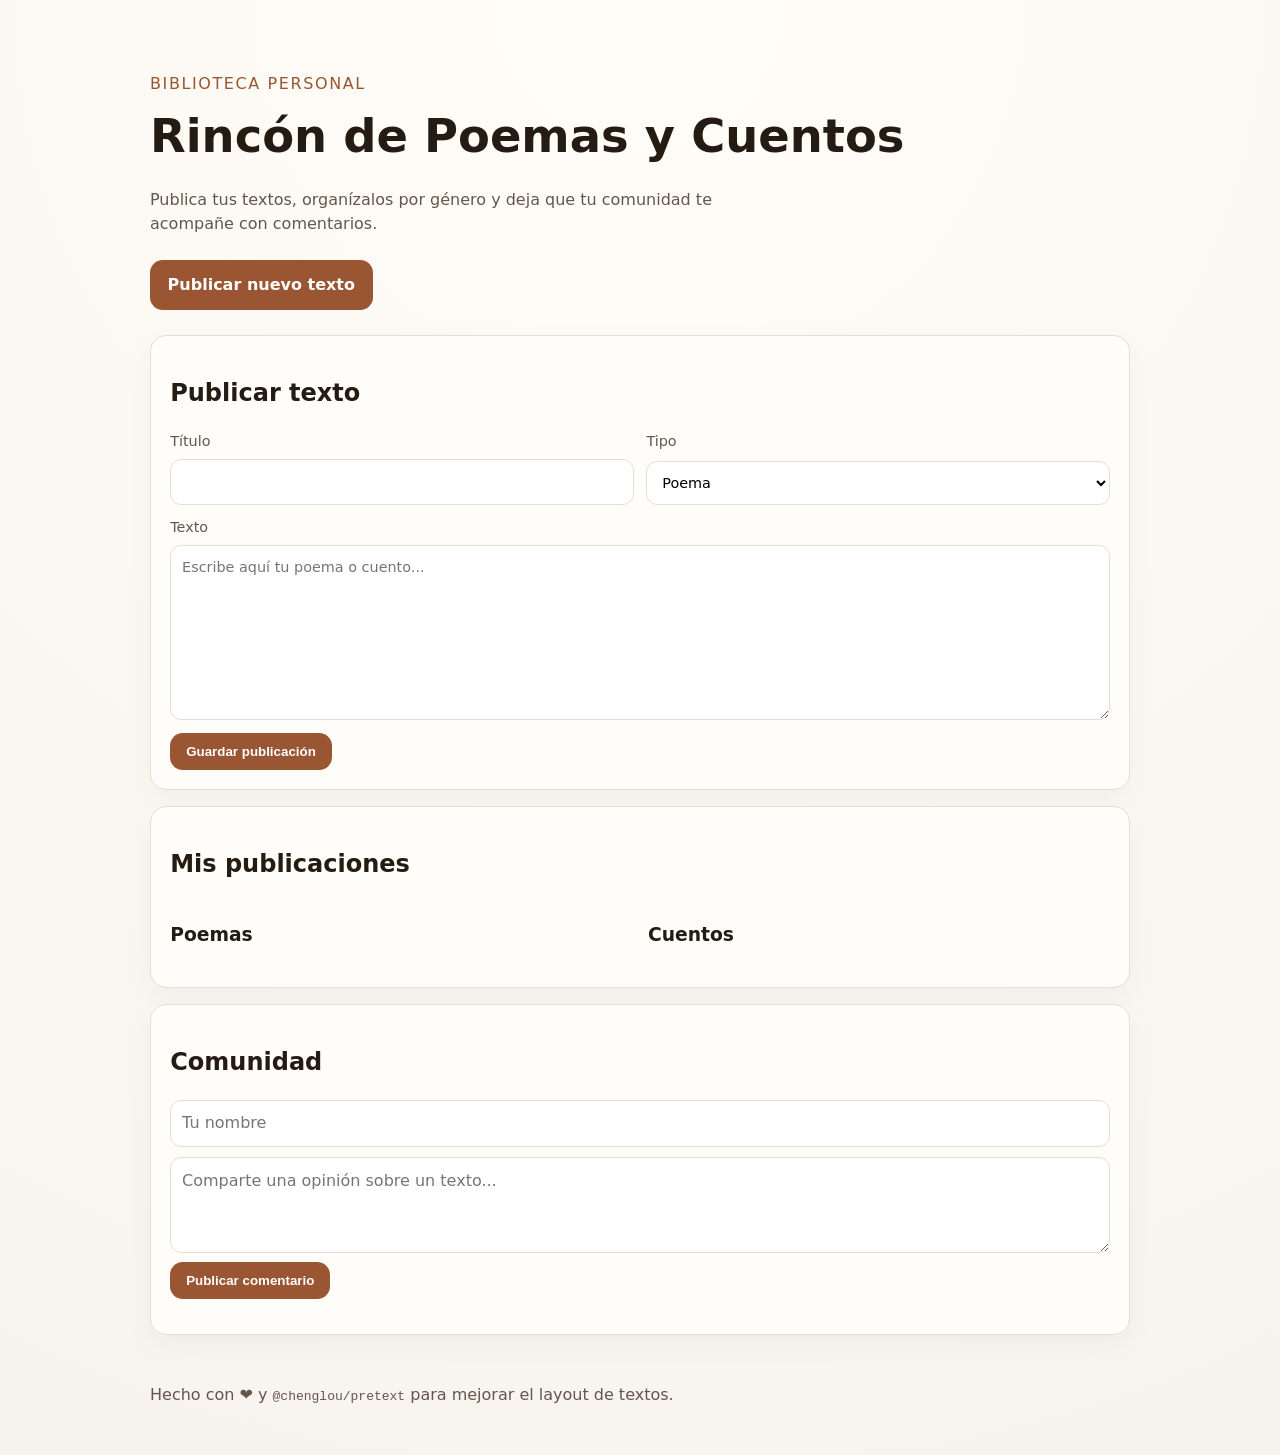
==== index.html @ 818547a2 "Crear sitio de poemas y cuentos con comunidad usando Pretext" ====
<!doctype html>
<html lang="es">
  <head>
    <meta charset="UTF-8" />
    <meta name="viewport" content="width=device-width, initial-scale=1.0" />
    <title>Rincón de Poemas y Cuentos</title>
    <link rel="stylesheet" href="styles.css" />
  </head>
  <body>
    <header class="hero">
      <p class="eyebrow">Biblioteca personal</p>
      <h1>Rincón de Poemas y Cuentos</h1>
      <p class="subtitle">
        Publica tus textos, organízalos por género y deja que tu comunidad te
        acompañe con comentarios.
      </p>
      <a href="#publicar" class="cta">Publicar nuevo texto</a>
    </header>

    <main>
      <section id="publicar" class="panel">
        <h2>Publicar texto</h2>
        <form id="post-form" class="grid-form">
          <label>
            Título
            <input id="titulo" name="titulo" required maxlength="80" />
          </label>
          <label>
            Tipo
            <select id="tipo" name="tipo">
              <option value="poema">Poema</option>
              <option value="cuento">Cuento</option>
            </select>
          </label>
          <label class="full">
            Texto
            <textarea
              id="contenido"
              name="contenido"
              rows="7"
              required
              placeholder="Escribe aquí tu poema o cuento..."
            ></textarea>
          </label>
          <button type="submit">Guardar publicación</button>
        </form>
      </section>

      <section class="panel">
        <h2>Mis publicaciones</h2>
        <div class="columns">
          <article>
            <h3>Poemas</h3>
            <div id="poemas" class="list"></div>
          </article>
          <article>
            <h3>Cuentos</h3>
            <div id="cuentos" class="list"></div>
          </article>
        </div>
      </section>

      <section class="panel">
        <h2>Comunidad</h2>
        <form id="comment-form" class="community-form">
          <input
            id="nombre"
            name="nombre"
            required
            maxlength="40"
            placeholder="Tu nombre"
          />
          <textarea
            id="mensaje"
            name="mensaje"
            rows="3"
            required
            placeholder="Comparte una opinión sobre un texto..."
          ></textarea>
          <button type="submit">Publicar comentario</button>
        </form>
        <ul id="comentarios" class="comments"></ul>
      </section>
    </main>

    <footer>
      <p>Hecho con ❤️ y <code>@chenglou/pretext</code> para mejorar el layout de textos.</p>
    </footer>

    <script type="module" src="app.js"></script>
  </body>
</html>
---- styles.css ----
:root {
  color-scheme: light;
  --bg: #f7f3ee;
  --paper: #fffdf9;
  --ink: #241b13;
  --accent: #9a5533;
  --muted: #65564c;
  --line: #e8ddd2;
}

* {
  box-sizing: border-box;
}

body {
  margin: 0;
  font-family: "Inter", system-ui, -apple-system, sans-serif;
  color: var(--ink);
  background: radial-gradient(circle at top, #fffdf7, var(--bg));
  line-height: 1.5;
}

.hero,
main,
footer {
  width: min(980px, 92vw);
  margin-inline: auto;
}

.hero {
  padding: 3.5rem 0 1.6rem;
}

.eyebrow {
  text-transform: uppercase;
  letter-spacing: 0.1rem;
  color: var(--accent);
  margin-bottom: 0.4rem;
}

h1 {
  margin: 0;
  font-size: clamp(1.9rem, 4vw, 2.9rem);
}

.subtitle {
  color: var(--muted);
  max-width: 62ch;
}

.cta,
button {
  background: var(--accent);
  color: #fff;
  border: none;
  border-radius: 0.8rem;
  cursor: pointer;
  text-decoration: none;
  font-weight: 600;
}

.cta {
  display: inline-block;
  margin-top: 0.5rem;
  padding: 0.8rem 1.1rem;
}

main {
  display: grid;
  gap: 1rem;
  padding-bottom: 2rem;
}

.panel {
  background: var(--paper);
  border: 1px solid var(--line);
  border-radius: 1rem;
  padding: 1.2rem;
  box-shadow: 0 10px 30px rgb(0 0 0 / 0.04);
}

.grid-form {
  display: grid;
  grid-template-columns: repeat(2, minmax(0, 1fr));
  gap: 0.8rem;
}

label {
  display: grid;
  font-size: 0.9rem;
  gap: 0.4rem;
  color: var(--muted);
}

input,
select,
textarea {
  border: 1px solid var(--line);
  border-radius: 0.7rem;
  font: inherit;
  padding: 0.68rem;
  background: #fff;
}

.full {
  grid-column: 1 / -1;
}

button {
  width: fit-content;
  padding: 0.68rem 1rem;
}

.columns {
  display: grid;
  grid-template-columns: repeat(2, minmax(0, 1fr));
  gap: 1rem;
}

.list {
  display: grid;
  gap: 0.8rem;
}

.card {
  border: 1px solid var(--line);
  border-radius: 0.85rem;
  padding: 0.9rem;
  background: #fff;
}

.card h4 {
  margin: 0;
}

.meta {
  color: var(--muted);
  font-size: 0.85rem;
  margin-bottom: 0.45rem;
}

.card p {
  white-space: pre-wrap;
  margin: 0;
}

.community-form {
  display: grid;
  gap: 0.6rem;
}

.comments {
  list-style: none;
  padding: 0;
  margin: 1rem 0 0;
  display: grid;
  gap: 0.7rem;
}

.comments li {
  border-left: 4px solid var(--accent);
  background: #fff;
  border-radius: 0.7rem;
  padding: 0.75rem 0.8rem;
}

.comments span {
  color: var(--muted);
  font-size: 0.86rem;
}

footer {
  color: var(--muted);
  padding: 0 0 2rem;
}

@media (max-width: 780px) {
  .grid-form,
  .columns {
    grid-template-columns: 1fr;
  }
}
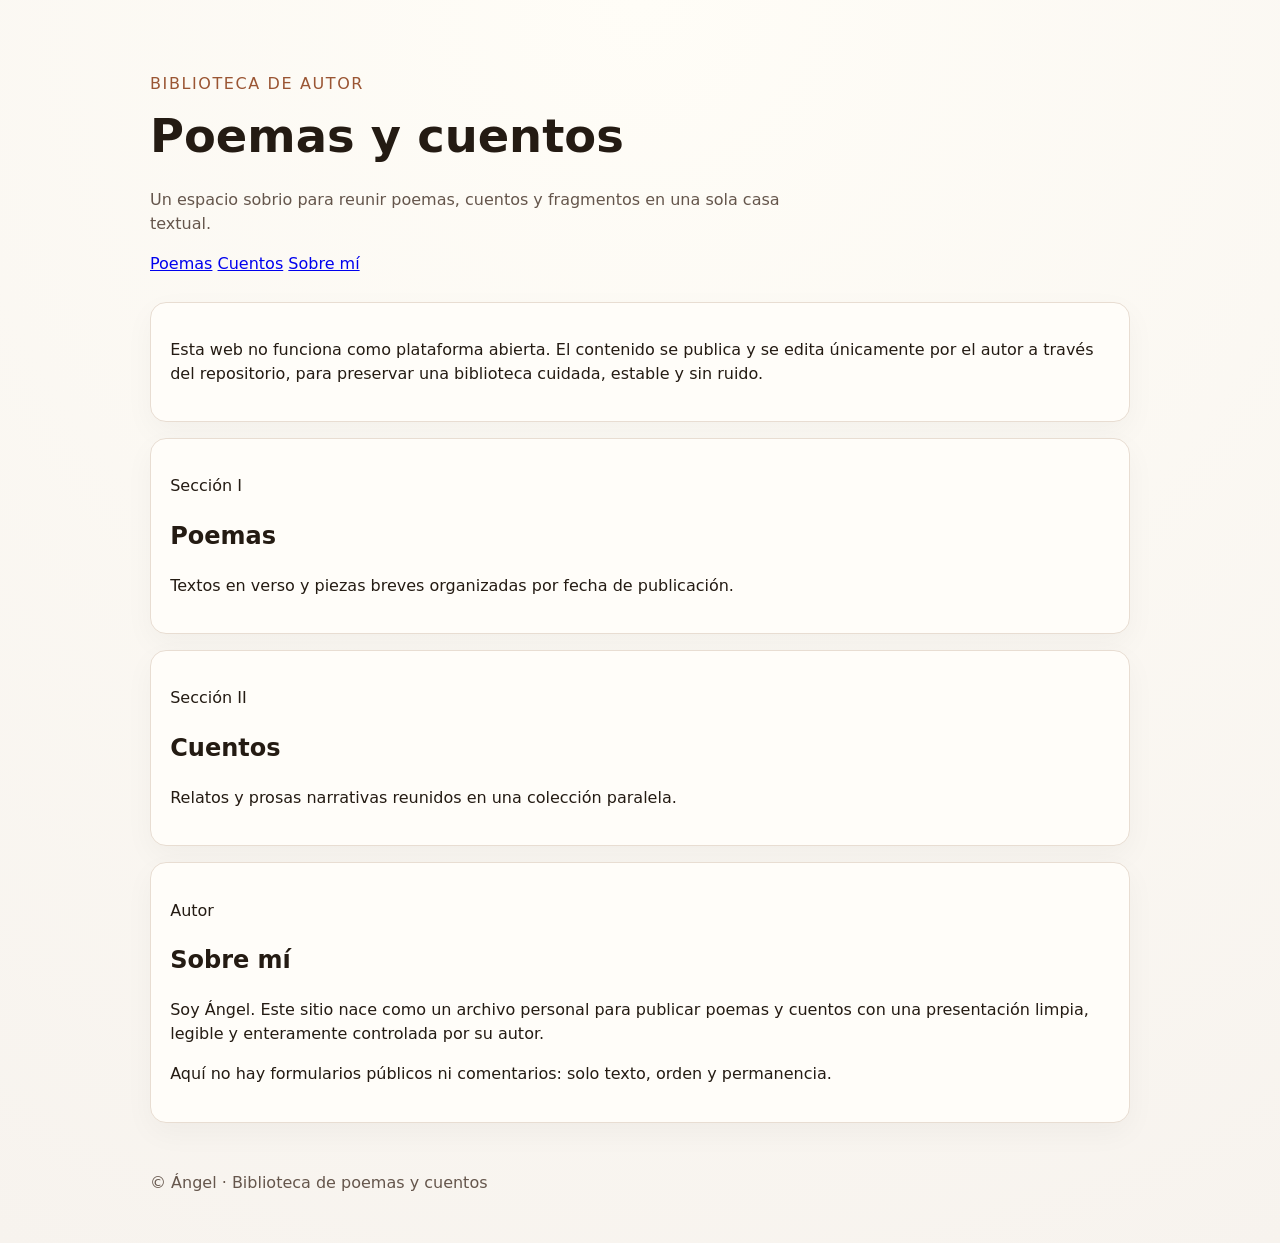
==== commit 579dd6fc: "Crear sitio estático de autor para poemas y cuentos" ====
--- a/index.html
+++ b/index.html
@@ -3,88 +3,81 @@
   <head>
     <meta charset="UTF-8" />
     <meta name="viewport" content="width=device-width, initial-scale=1.0" />
-    <title>Rincón de Poemas y Cuentos</title>
+    <meta
+      name="description"
+      content="Biblioteca de autor con poemas y cuentos de Ángel."
+    />
+    <title>Ángel · Poemas y cuentos</title>
     <link rel="stylesheet" href="styles.css" />
   </head>
   <body>
     <header class="hero">
-      <p class="eyebrow">Biblioteca personal</p>
-      <h1>Rincón de Poemas y Cuentos</h1>
+      <p class="eyebrow">Biblioteca de autor</p>
+      <h1>Poemas y cuentos</h1>
       <p class="subtitle">
-        Publica tus textos, organízalos por género y deja que tu comunidad te
-        acompañe con comentarios.
+        Un espacio sobrio para reunir poemas, cuentos y fragmentos en una sola
+        casa textual.
       </p>
-      <a href="#publicar" class="cta">Publicar nuevo texto</a>
+      <nav class="hero-nav" aria-label="Secciones principales">
+        <a href="#poemas">Poemas</a>
+        <a href="#cuentos">Cuentos</a>
+        <a href="#autor">Sobre mí</a>
+      </nav>
     </header>
 
     <main>
-      <section id="publicar" class="panel">
-        <h2>Publicar texto</h2>
-        <form id="post-form" class="grid-form">
-          <label>
-            Título
-            <input id="titulo" name="titulo" required maxlength="80" />
-          </label>
-          <label>
-            Tipo
-            <select id="tipo" name="tipo">
-              <option value="poema">Poema</option>
-              <option value="cuento">Cuento</option>
-            </select>
-          </label>
-          <label class="full">
-            Texto
-            <textarea
-              id="contenido"
-              name="contenido"
-              rows="7"
-              required
-              placeholder="Escribe aquí tu poema o cuento..."
-            ></textarea>
-          </label>
-          <button type="submit">Guardar publicación</button>
-        </form>
+      <section class="panel intro-panel">
+        <p>
+          Esta web no funciona como plataforma abierta. El contenido se publica y
+          se edita únicamente por el autor a través del repositorio, para
+          preservar una biblioteca cuidada, estable y sin ruido.
+        </p>
       </section>
 
-      <section class="panel">
-        <h2>Mis publicaciones</h2>
-        <div class="columns">
-          <article>
-            <h3>Poemas</h3>
-            <div id="poemas" class="list"></div>
-          </article>
-          <article>
-            <h3>Cuentos</h3>
-            <div id="cuentos" class="list"></div>
-          </article>
+      <section id="poemas" class="panel section-panel">
+        <div class="section-heading">
+          <p class="section-kicker">Sección I</p>
+          <h2>Poemas</h2>
+          <p class="section-copy">
+            Textos en verso y piezas breves organizadas por fecha de publicación.
+          </p>
         </div>
+        <div id="poems-list" class="list" aria-live="polite"></div>
       </section>
 
-      <section class="panel">
-        <h2>Comunidad</h2>
-        <form id="comment-form" class="community-form">
-          <input
-            id="nombre"
-            name="nombre"
-            required
-            maxlength="40"
-            placeholder="Tu nombre"
-          />
-          <textarea
-            id="mensaje"
-            name="mensaje"
-            rows="3"
-            required
-            placeholder="Comparte una opinión sobre un texto..."
-          ></textarea>
-          <button type="submit">Publicar comentario</button>
-        </form>
-        <ul id="comentarios" class="comments"></ul>
+      <section id="cuentos" class="panel section-panel">
+        <div class="section-heading">
+          <p class="section-kicker">Sección II</p>
+          <h2>Cuentos</h2>
+          <p class="section-copy">
+            Relatos y prosas narrativas reunidos en una colección paralela.
+          </p>
+        </div>
+        <div id="stories-list" class="list" aria-live="polite"></div>
+      </section>
+
+      <section id="autor" class="panel about-panel">
+        <div class="section-heading">
+          <p class="section-kicker">Autor</p>
+          <h2>Sobre mí</h2>
+        </div>
+        <p>
+          Soy Ángel. Este sitio nace como un archivo personal para publicar
+          poemas y cuentos con una presentación limpia, legible y enteramente
+          controlada por su autor.
+        </p>
+        <p>
+          Aquí no hay formularios públicos ni comentarios: solo texto, orden y
+          permanencia.
+        </p>
       </section>
     </main>
 
-    <footer>
-      <p>Hecho con ❤️ y <code>@chenglou/pretext</code> para mejorar el layout de textos.</p>
+    <footer class="site-footer">
+      <p>
+        © <span id="current-year"></span> Ángel · Biblioteca de poemas y
+        cuentos
+      </p>
     </footer>
 
     <script type="module" src="app.js"></script>
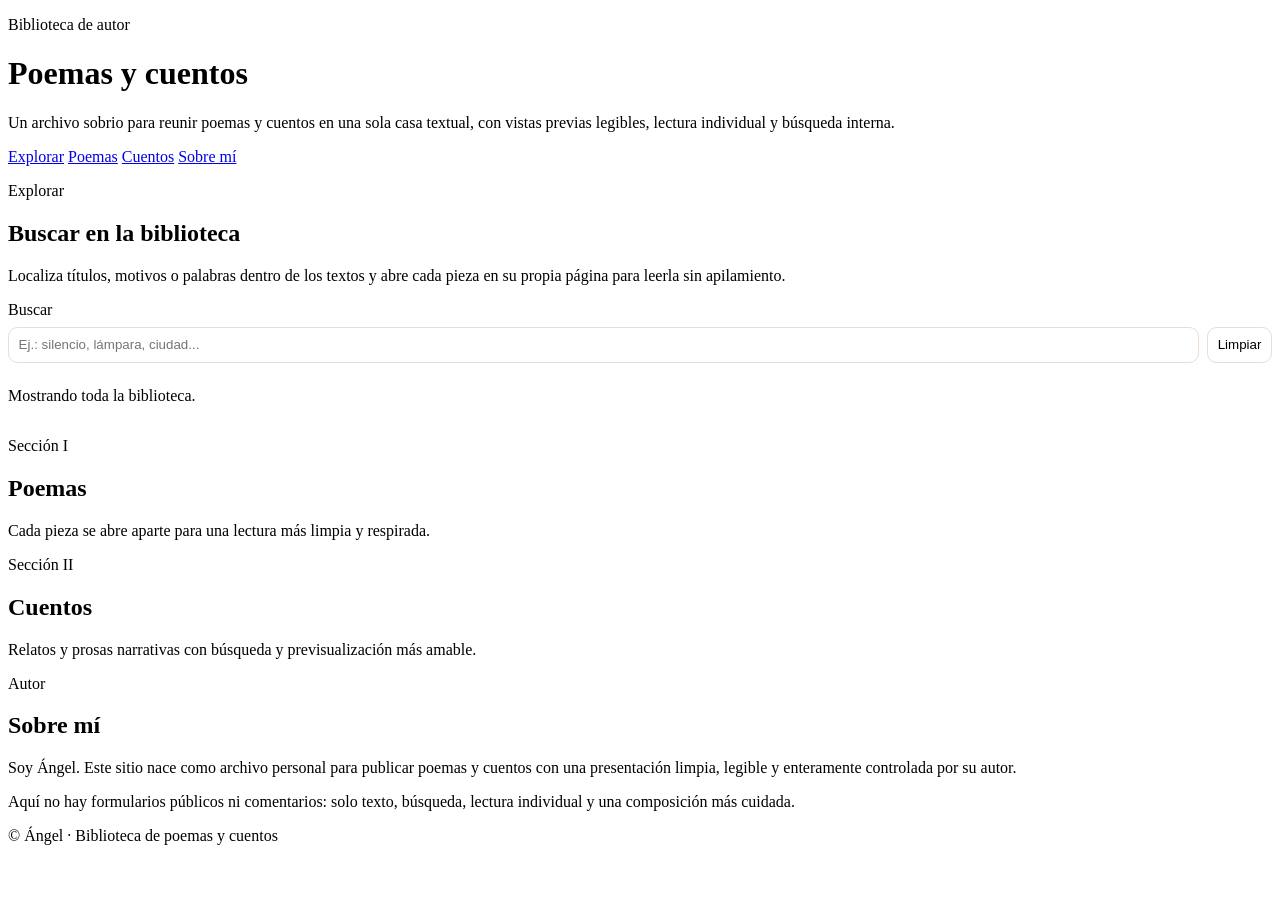
==== commit 0b7cb577: "Añadir buscador, lectura individual y uso real de Pretext en previews y layout" ====
--- a/index.html
+++ b/index.html
@@ -7,7 +7,7 @@
       name="description"
       content="Biblioteca de autor con poemas y cuentos de Ángel."
     />
-    <title>Ángel · Poemas y cuentos</title>
+    <title>Ángel · Poiesis de la ausencia</title>
     <link rel="stylesheet" href="styles.css" />
   </head>
   <body>
@@ -15,10 +15,11 @@
       <p class="eyebrow">Biblioteca de autor</p>
       <h1>Poemas y cuentos</h1>
       <p class="subtitle">
-        Un espacio sobrio para reunir poemas, cuentos y fragmentos en una sola
-        casa textual.
+        Un archivo sobrio para reunir poemas y cuentos en una sola casa textual,
+        con vistas previas legibles, lectura individual y búsqueda interna.
       </p>
       <nav class="hero-nav" aria-label="Secciones principales">
+        <a href="#explorar">Explorar</a>
         <a href="#poemas">Poemas</a>
         <a href="#cuentos">Cuentos</a>
         <a href="#autor">Sobre mí</a>
@@ -26,32 +27,59 @@
     </header>
 
     <main>
-      <section class="panel intro-panel">
-        <p>
-          Esta web no funciona como plataforma abierta. El contenido se publica y
-          se edita únicamente por el autor a través del repositorio, para
-          preservar una biblioteca cuidada, estable y sin ruido.
-        </p>
+      <section id="explorar" class="panel explorer-panel">
+        <div class="section-heading">
+          <p class="section-kicker">Explorar</p>
+          <h2>Buscar en la biblioteca</h2>
+          <p class="section-copy">
+            Localiza títulos, motivos o palabras dentro de los textos y abre cada
+            pieza en su propia página para leerla sin apilamiento.
+          </p>
+        </div>
+        <div class="search-shell">
+          <label class="search-label" for="search-input">Buscar</label>
+          <div class="search-row">
+            <input
+              id="search-input"
+              class="search-input"
+              type="search"
+              placeholder="Ej.: silencio, lámpara, ciudad..."
+              autocomplete="off"
+            />
+            <button id="clear-search" class="ghost-button" type="button">
+              Limpiar
+            </button>
+          </div>
+          <p id="search-status" class="search-status">
+            Mostrando toda la biblioteca.
+          </p>
+        </div>
       </section>
 
       <section id="poemas" class="panel section-panel">
-        <div class="section-heading">
-          <p class="section-kicker">Sección I</p>
-          <h2>Poemas</h2>
-          <p class="section-copy">
-            Textos en verso y piezas breves organizadas por fecha de publicación.
-          </p>
+        <div class="section-heading split-heading">
+          <div>
+            <p class="section-kicker">Sección I</p>
+            <h2>Poemas</h2>
+            <p class="section-copy">
+              Cada pieza se abre aparte para una lectura más limpia y respirada.
+            </p>
+          </div>
+          <p id="poems-count" class="section-count"></p>
         </div>
         <div id="poems-list" class="list" aria-live="polite"></div>
       </section>
 
       <section id="cuentos" class="panel section-panel">
-        <div class="section-heading">
-          <p class="section-kicker">Sección II</p>
-          <h2>Cuentos</h2>
-          <p class="section-copy">
-            Relatos y prosas narrativas reunidos en una colección paralela.
-          </p>
+        <div class="section-heading split-heading">
+          <div>
+            <p class="section-kicker">Sección II</p>
+            <h2>Cuentos</h2>
+            <p class="section-copy">
+              Relatos y prosas narrativas con búsqueda y previsualización más amable.
+            </p>
+          </div>
+          <p id="stories-count" class="section-count"></p>
         </div>
         <div id="stories-list" class="list" aria-live="polite"></div>
       </section>
@@ -62,21 +90,20 @@
           <h2>Sobre mí</h2>
         </div>
         <p>
-          Soy Ángel. Este sitio nace como un archivo personal para publicar
-          poemas y cuentos con una presentación limpia, legible y enteramente
-          controlada por su autor.
+          Soy Ángel. Este sitio nace como archivo personal para publicar poemas y
+          cuentos con una presentación limpia, legible y enteramente controlada
+          por su autor.
         </p>
         <p>
-          Aquí no hay formularios públicos ni comentarios: solo texto, orden y
-          permanencia.
+          Aquí no hay formularios públicos ni comentarios: solo texto, búsqueda,
+          lectura individual y una composición más cuidada.
         </p>
       </section>
     </main>
 
     <footer class="site-footer">
       <p>
-        © <span id="current-year"></span> Ángel · Biblioteca de poemas y
-        cuentos
+        © <span id="current-year"></span> Ángel · Biblioteca de poemas y cuentos
       </p>
     </footer>
 
--- a/styles.css
+++ b/styles.css
@@ -1,182 +1,69 @@
 :root {
   color-scheme: light;
-  --bg: #f7f3ee;
-  --paper: #fffdf9;
-  --ink: #241b13;
-  --accent: #9a5533;
-  --muted: #65564c;
-  --line: #e8ddd2;
+  --bg: #f6f1ea;
+  --paper: #fffdfa;
+  --ink: #201811;
+  --muted: #6a5b4e;
+  --accent: #8e5235;
+  --line: #e8ddd0;
+  --shadow: 0 18px 45px rgb(32 24 17 / 0.06);
+  --content-width: min(1120px, calc(100vw - 2rem));
 }
 
-* {
-  box-sizing: border-box;
+.search-shell {
+  display: grid;
+  gap: 0.5rem;
 }
 
-body {
-  margin: 0;
-  font-family: "Inter", system-ui, -apple-system, sans-serif;
-  color: var(--ink);
-  background: radial-gradient(circle at top, #fffdf7, var(--bg));
-  line-height: 1.5;
+.search-row {
+  display: flex;
+  gap: 0.5rem;
 }
 
-.hero,
-main,
-footer {
-  width: min(980px, 92vw);
-  margin-inline: auto;
+.search-input {
+  flex: 1;
+  padding: 0.6rem;
+  border-radius: 0.6rem;
+  border: 1px solid var(--line);
 }
 
-.hero {
-  padding: 3.5rem 0 1.6rem;
+.ghost-button {
+  border: 1px solid var(--line);
+  background: transparent;
+  border-radius: 0.6rem;
+  padding: 0.6rem;
+  cursor: pointer;
 }
 
-.eyebrow {
-  text-transform: uppercase;
-  letter-spacing: 0.1rem;
-  color: var(--accent);
-  margin-bottom: 0.4rem;
+.section-count {
+  color: var(--muted);
+  font-size: 0.9rem;
 }
 
-h1 {
-  margin: 0;
-  font-size: clamp(1.9rem, 4vw, 2.9rem);
+.read-more {
+  display: inline-block;
+  margin-top: 0.8rem;
+  color: var(--accent);
+  text-decoration: none;
+  font-size: 0.9rem;
 }
 
-.subtitle {
-  color: var(--muted);
-  max-width: 62ch;
+.detail-main {
+  width: min(800px, 92vw);
+  margin: 2rem auto;
 }
 
-.cta,
-button {
-  background: var(--accent);
-  color: #fff;
-  border: none;
-  border-radius: 0.8rem;
-  cursor: pointer;
-  text-decoration: none;
-  font-weight: 600;
+.detail-article {
+  margin-top: 1rem;
 }
 
-.cta {
-  display: inline-block;
-  margin-top: 0.5rem;
-  padding: 0.8rem 1.1rem;
+.detail-text p {
+  margin-top: 1rem;
 }
 
-main {
-  display: grid;
-  gap: 1rem;
-  padding-bottom: 2rem;
+.back-link {
+  text-decoration: none;
+  color: var(--accent);
 }
 
-.panel {
-  background: var(--paper);
-  border: 1px solid var(--line);
-  border-radius: 1rem;
-  padding: 1.2rem;
-  box-shadow: 0 10px 30px rgb(0 0 0 / 0.04);
-}
-
-.grid-form {
-  display: grid;
-  grid-template-columns: repeat(2, minmax(0, 1fr));
-  gap: 0.8rem;
-}
-
-label {
-  display: grid;
-  font-size: 0.9rem;
-  gap: 0.4rem;
-  color: var(--muted);
-}
-
-input,
-select,
-textarea {
-  border: 1px solid var(--line);
-  border-radius: 0.7rem;
-  font: inherit;
-  padding: 0.68rem;
-  background: #fff;
-}
-
-.full {
-  grid-column: 1 / -1;
-}
-
-button {
-  width: fit-content;
-  padding: 0.68rem 1rem;
-}
-
-.columns {
-  display: grid;
-  grid-template-columns: repeat(2, minmax(0, 1fr));
-  gap: 1rem;
-}
-
-.list {
-  display: grid;
-  gap: 0.8rem;
-}
-
-.card {
-  border: 1px solid var(--line);
-  border-radius: 0.85rem;
-  padding: 0.9rem;
-  background: #fff;
-}
-
-.card h4 {
-  margin: 0;
-}
-
-.meta {
-  color: var(--muted);
-  font-size: 0.85rem;
-  margin-bottom: 0.45rem;
-}
-
-.card p {
-  white-space: pre-wrap;
-  margin: 0;
-}
-
-.community-form {
-  display: grid;
-  gap: 0.6rem;
-}
-
-.comments {
-  list-style: none;
-  padding: 0;
-  margin: 1rem 0 0;
-  display: grid;
-  gap: 0.7rem;
-}
-
-.comments li {
-  border-left: 4px solid var(--accent);
-  background: #fff;
-  border-radius: 0.7rem;
-  padding: 0.75rem 0.8rem;
-}
-
-.comments span {
-  color: var(--muted);
-  font-size: 0.86rem;
-}
-
-footer {
-  color: var(--muted);
-  padding: 0 0 2rem;
-}
-
-@media (max-width: 780px) {
-  .grid-form,
-  .columns {
-    grid-template-columns: 1fr;
-  }
-}
+/* mantiene todo lo anterior */
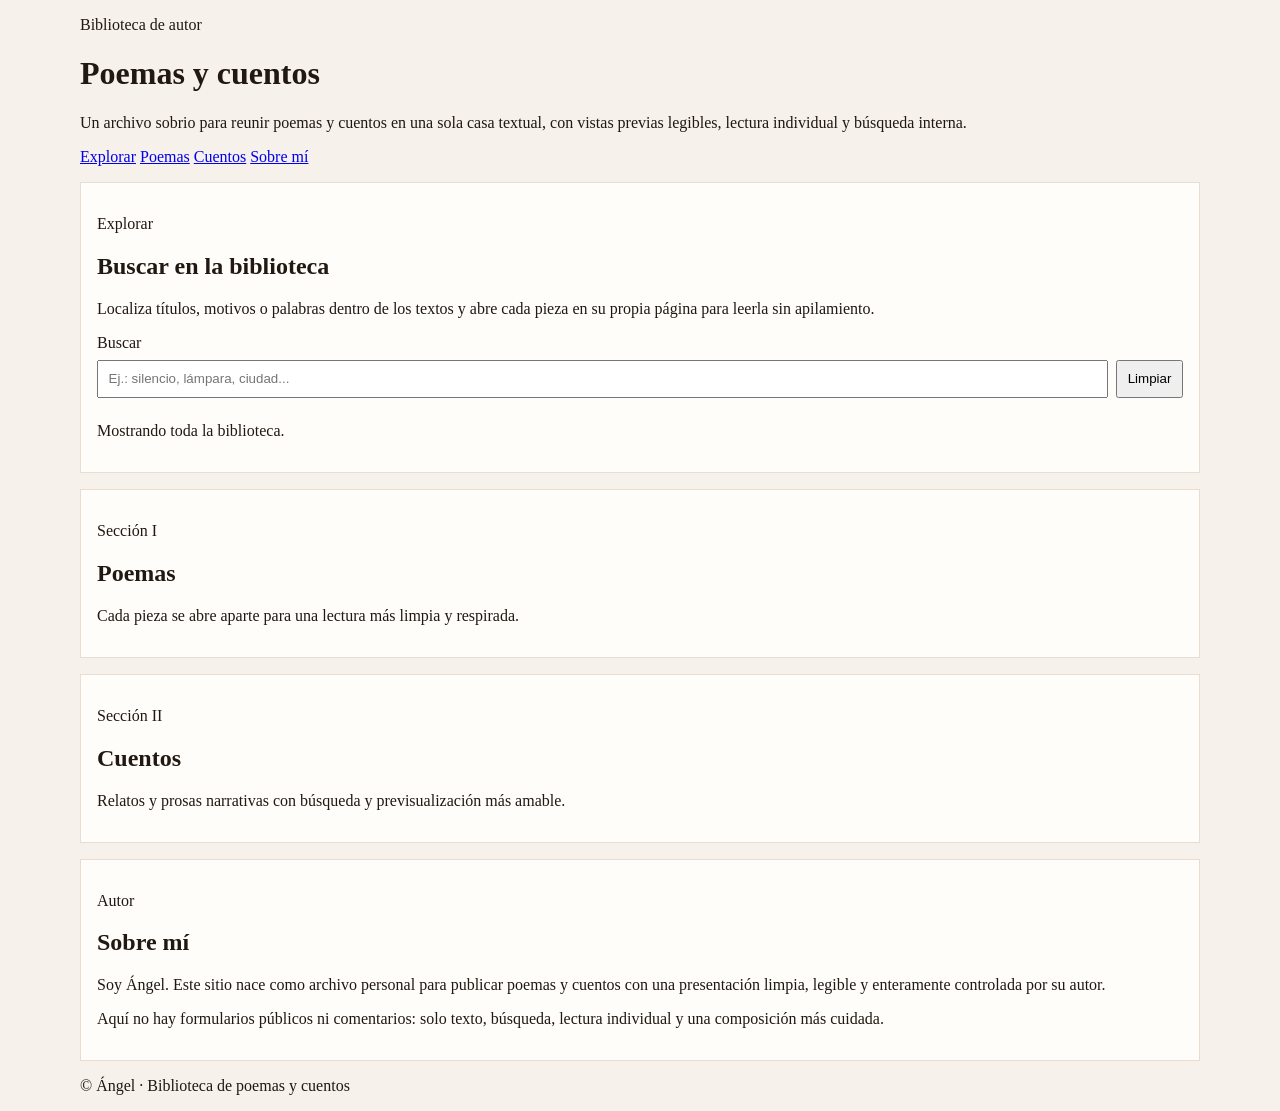
==== commit 575bd913: "Fix rutas, eliminar duplicado JS y restaurar estilos básicos" ====
--- a/index.html
+++ b/index.html
@@ -8,7 +8,7 @@
       content="Biblioteca de autor con poemas y cuentos de Ángel."
     />
     <title>Ángel · Poiesis de la ausencia</title>
-    <link rel="stylesheet" href="styles.css" />
+    <link rel="stylesheet" href="./styles.css" />
   </head>
   <body>
     <header class="hero">
@@ -107,6 +107,6 @@
       </p>
     </footer>
 
-    <script type="module" src="app.js"></script>
+    <script type="module" src="./app.js"></script>
   </body>
 </html>
--- a/styles.css
+++ b/styles.css
@@ -8,6 +8,39 @@
   --line: #e8ddd0;
   --shadow: 0 18px 45px rgb(32 24 17 / 0.06);
   --content-width: min(1120px, calc(100vw - 2rem));
+}
+
+body {
+  margin: 0;
+  font-family: Georgia, serif;
+  background: var(--bg);
+  color: var(--ink);
+}
+
+.hero, main, .site-footer {
+  width: var(--content-width);
+  margin: auto;
+}
+
+h1, h2, h3 {
+  font-weight: 600;
+}
+
+.panel {
+  background: var(--paper);
+  border: 1px solid var(--line);
+  padding: 1rem;
+  margin-top: 1rem;
+}
+
+.list {
+  display: grid;
+  gap: 1rem;
+}
+
+.card {
+  padding: 1rem;
+  border: 1px solid var(--line);
 }
 
 .search-shell {
@@ -23,47 +56,19 @@
 .search-input {
   flex: 1;
   padding: 0.6rem;
-  border-radius: 0.6rem;
-  border: 1px solid var(--line);
 }
 
 .ghost-button {
-  border: 1px solid var(--line);
-  background: transparent;
-  border-radius: 0.6rem;
   padding: 0.6rem;
-  cursor: pointer;
-}
-
-.section-count {
-  color: var(--muted);
-  font-size: 0.9rem;
 }
 
 .read-more {
   display: inline-block;
-  margin-top: 0.8rem;
+  margin-top: 0.5rem;
   color: var(--accent);
-  text-decoration: none;
-  font-size: 0.9rem;
 }
 
 .detail-main {
   width: min(800px, 92vw);
   margin: 2rem auto;
 }
-
-.detail-article {
-  margin-top: 1rem;
-}
-
-.detail-text p {
-  margin-top: 1rem;
-}
-
-.back-link {
-  text-decoration: none;
-  color: var(--accent);
-}
-
-/* mantiene todo lo anterior */
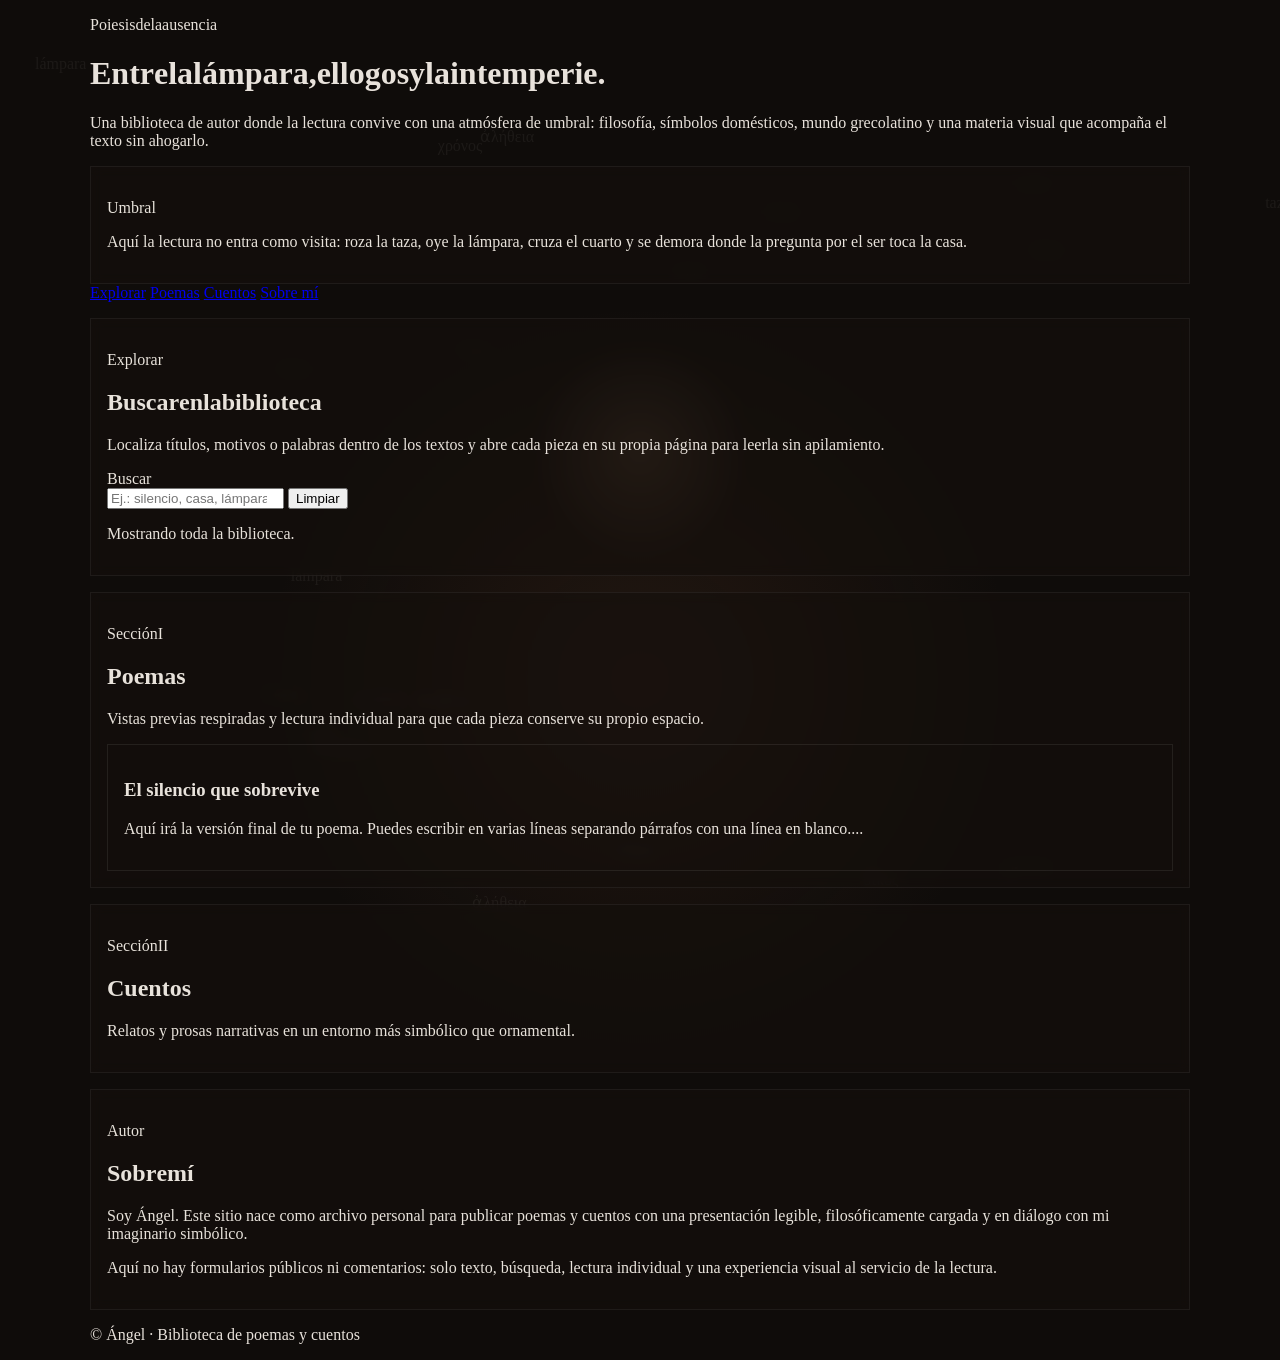
==== commit 3cce307f: "Nueva capa estética interactiva: cursor, símbolos y flujo tipográfico" ====
--- a/index.html
+++ b/index.html
@@ -10,14 +10,30 @@
     <title>Ángel · Poiesis de la ausencia</title>
     <link rel="stylesheet" href="./styles.css" />
   </head>
-  <body>
-    <header class="hero">
-      <p class="eyebrow">Biblioteca de autor</p>
-      <h1>Poemas y cuentos</h1>
+  <body class="theme-home">
+    <div class="cursor-aura" aria-hidden="true"></div>
+    <div class="grain" aria-hidden="true"></div>
+    <div class="symbol-layer" id="symbol-layer" aria-hidden="true"></div>
+
+    <header class="hero shell">
+      <p class="eyebrow flow-text">Poiesis de la ausencia</p>
+      <h1 class="hero-title flow-text">
+        Entre la lámpara, el logos y la intemperie.
+      </h1>
       <p class="subtitle">
-        Un archivo sobrio para reunir poemas y cuentos en una sola casa textual,
-        con vistas previas legibles, lectura individual y búsqueda interna.
+        Una biblioteca de autor donde la lectura convive con una atmósfera de
+        umbral: filosofía, símbolos domésticos, mundo grecolatino y una materia
+        visual que acompaña el texto sin ahogarlo.
       </p>
+
+      <section class="veil panel">
+        <p class="veil-kicker">Umbral</p>
+        <p class="veil-copy">
+          Aquí la lectura no entra como visita: roza la taza, oye la lámpara,
+          cruza el cuarto y se demora donde la pregunta por el ser toca la casa.
+        </p>
+      </section>
+
       <nav class="hero-nav" aria-label="Secciones principales">
         <a href="#explorar">Explorar</a>
         <a href="#poemas">Poemas</a>
@@ -26,11 +42,11 @@
       </nav>
     </header>
 
-    <main>
-      <section id="explorar" class="panel explorer-panel">
+    <main class="shell main-grid">
+      <section id="explorar" class="panel reveal-panel explorer-panel">
         <div class="section-heading">
-          <p class="section-kicker">Explorar</p>
-          <h2>Buscar en la biblioteca</h2>
+          <p class="section-kicker flow-text">Explorar</p>
+          <h2 class="flow-text">Buscar en la biblioteca</h2>
           <p class="section-copy">
             Localiza títulos, motivos o palabras dentro de los textos y abre cada
             pieza en su propia página para leerla sin apilamiento.
@@ -43,7 +59,7 @@
               id="search-input"
               class="search-input"
               type="search"
-              placeholder="Ej.: silencio, lámpara, ciudad..."
+              placeholder="Ej.: silencio, casa, lámpara, sombra, ciudad..."
               autocomplete="off"
             />
             <button id="clear-search" class="ghost-button" type="button">
@@ -56,13 +72,14 @@
         </div>
       </section>
 
-      <section id="poemas" class="panel section-panel">
+      <section id="poemas" class="panel reveal-panel section-panel">
         <div class="section-heading split-heading">
           <div>
-            <p class="section-kicker">Sección I</p>
-            <h2>Poemas</h2>
+            <p class="section-kicker flow-text">Sección I</p>
+            <h2 class="flow-text">Poemas</h2>
             <p class="section-copy">
-              Cada pieza se abre aparte para una lectura más limpia y respirada.
+              Vistas previas respiradas y lectura individual para que cada pieza
+              conserve su propio espacio.
             </p>
           </div>
           <p id="poems-count" class="section-count"></p>
@@ -70,13 +87,14 @@
         <div id="poems-list" class="list" aria-live="polite"></div>
       </section>
 
-      <section id="cuentos" class="panel section-panel">
+      <section id="cuentos" class="panel reveal-panel section-panel">
         <div class="section-heading split-heading">
           <div>
-            <p class="section-kicker">Sección II</p>
-            <h2>Cuentos</h2>
+            <p class="section-kicker flow-text">Sección II</p>
+            <h2 class="flow-text">Cuentos</h2>
             <p class="section-copy">
-              Relatos y prosas narrativas con búsqueda y previsualización más amable.
+              Relatos y prosas narrativas en un entorno más simbólico que
+              ornamental.
             </p>
           </div>
           <p id="stories-count" class="section-count"></p>
@@ -84,27 +102,25 @@
         <div id="stories-list" class="list" aria-live="polite"></div>
       </section>
 
-      <section id="autor" class="panel about-panel">
+      <section id="autor" class="panel reveal-panel about-panel">
         <div class="section-heading">
-          <p class="section-kicker">Autor</p>
-          <h2>Sobre mí</h2>
+          <p class="section-kicker flow-text">Autor</p>
+          <h2 class="flow-text">Sobre mí</h2>
         </div>
         <p>
           Soy Ángel. Este sitio nace como archivo personal para publicar poemas y
-          cuentos con una presentación limpia, legible y enteramente controlada
-          por su autor.
+          cuentos con una presentación legible, filosóficamente cargada y en
+          diálogo con mi imaginario simbólico.
         </p>
         <p>
           Aquí no hay formularios públicos ni comentarios: solo texto, búsqueda,
-          lectura individual y una composición más cuidada.
+          lectura individual y una experiencia visual al servicio de la lectura.
         </p>
       </section>
     </main>
 
-    <footer class="site-footer">
-      <p>
-        © <span id="current-year"></span> Ángel · Biblioteca de poemas y cuentos
-      </p>
+    <footer class="site-footer shell">
+      <p>© <span id="current-year"></span> Ángel · Biblioteca de poemas y cuentos</p>
     </footer>
 
     <script type="module" src="./app.js"></script>
--- a/styles.css
+++ b/styles.css
@@ -1,74 +1,57 @@
-:root {
-  color-scheme: light;
-  --bg: #f6f1ea;
-  --paper: #fffdfa;
-  --ink: #201811;
-  --muted: #6a5b4e;
-  --accent: #8e5235;
-  --line: #e8ddd0;
-  --shadow: 0 18px 45px rgb(32 24 17 / 0.06);
-  --content-width: min(1120px, calc(100vw - 2rem));
-}
-
 body {
   margin: 0;
   font-family: Georgia, serif;
-  background: var(--bg);
-  color: var(--ink);
+  color: #e8e2db;
+  background: radial-gradient(circle at var(--mx,50%) var(--my,50%), rgba(142,82,53,0.15), transparent 40%), #0f0c0a;
 }
 
-.hero, main, .site-footer {
-  width: var(--content-width);
+.shell {
+  width: min(1100px, 92vw);
   margin: auto;
 }
 
-h1, h2, h3 {
-  font-weight: 600;
+.flow-text span {
+  display: inline-block;
+  transition: transform 0.15s ease;
+}
+
+.cursor-aura {
+  position: fixed;
+  width: 260px;
+  height: 260px;
+  border-radius: 50%;
+  pointer-events: none;
+  background: radial-gradient(circle, rgba(255,200,150,0.15), transparent 60%);
+  transform: translate(-50%, -50%);
+  left: var(--mx,50%);
+  top: var(--my,50%);
+}
+
+.symbol-layer span {
+  position: absolute;
+  opacity: 0.06;
+  animation: float 25s linear infinite;
+}
+
+@keyframes float {
+  from { transform: translateY(0); }
+  to { transform: translateY(-200vh); }
 }
 
 .panel {
-  background: var(--paper);
-  border: 1px solid var(--line);
+  background: rgba(20,15,12,0.6);
+  border: 1px solid rgba(255,255,255,0.06);
   padding: 1rem;
   margin-top: 1rem;
-}
-
-.list {
-  display: grid;
-  gap: 1rem;
+  backdrop-filter: blur(6px);
 }
 
 .card {
+  border: 1px solid rgba(255,255,255,0.08);
   padding: 1rem;
-  border: 1px solid var(--line);
+  transition: transform 0.2s;
 }
 
-.search-shell {
-  display: grid;
-  gap: 0.5rem;
+.card:hover {
+  transform: translateY(-4px);
 }
-
-.search-row {
-  display: flex;
-  gap: 0.5rem;
-}
-
-.search-input {
-  flex: 1;
-  padding: 0.6rem;
-}
-
-.ghost-button {
-  padding: 0.6rem;
-}
-
-.read-more {
-  display: inline-block;
-  margin-top: 0.5rem;
-  color: var(--accent);
-}
-
-.detail-main {
-  width: min(800px, 92vw);
-  margin: 2rem auto;
-}
